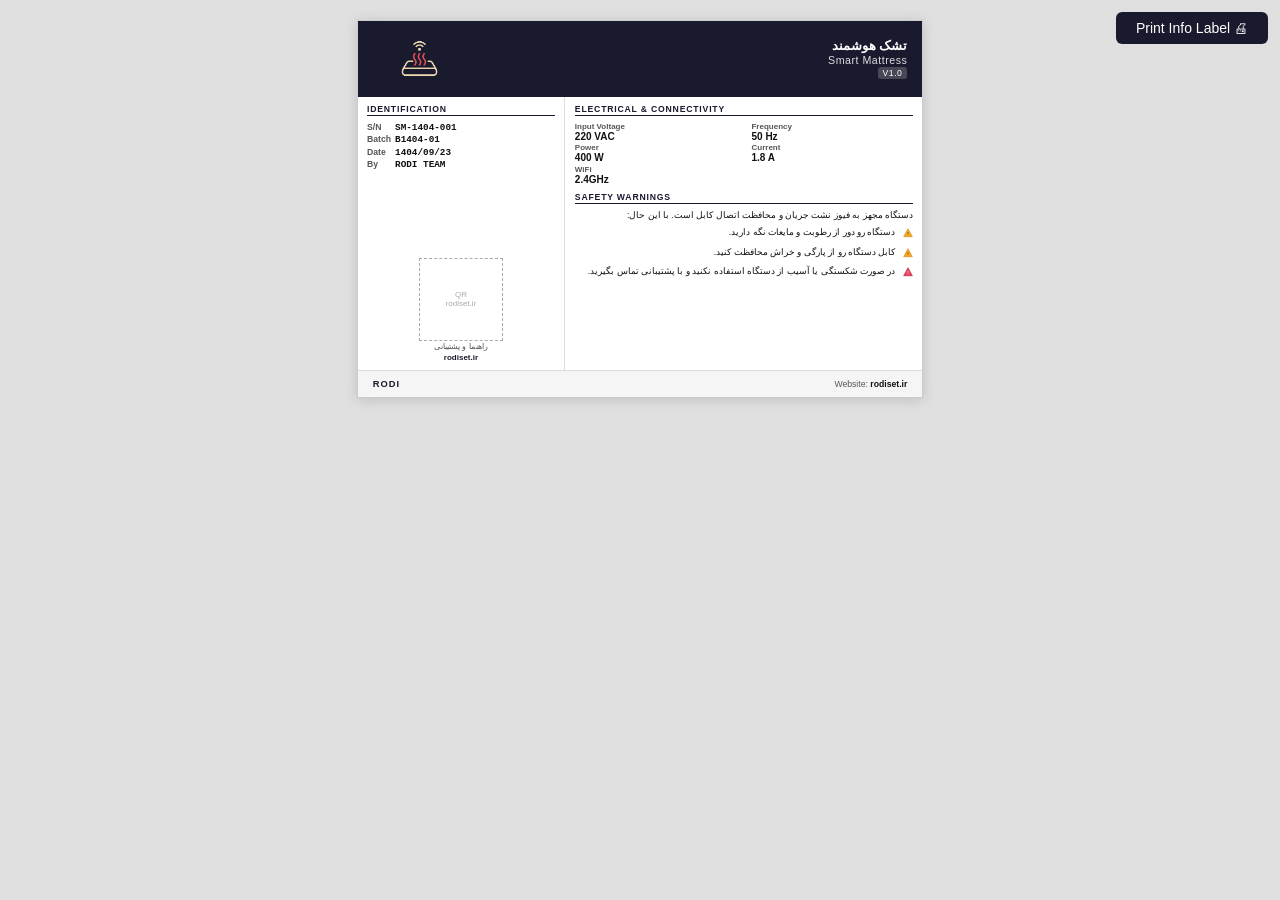
==== Documents/box-labels/label-info.html @ b47f27eb "box lable" ====
<!DOCTYPE html>
<html lang="fa" dir="rtl">
<head>
  <meta charset="UTF-8">
  <meta name="viewport" content="width=device-width, initial-scale=1.0">
  <title>RODI — Product Information Label</title>
  <link rel="stylesheet" href="label-styles.css">
  <style>
    /* Info label page size: 150mm × 100mm --- fits flat surface of box (190×160mm) */
    @page {
      size: 150mm 100mm;
      margin: 0;
    }

    /* ── Screen preview ── */
    .label {
      width: 150mm;
      height: 100mm;
      border: 1px solid #ccc;
      box-shadow: 0 2px 12px rgba(0,0,0,0.15);
      display: flex;
      flex-direction: column;
      overflow: hidden;
      font-size: 8pt;
    }

    /* ═══════════════════════════════════════════════════
       HEADER — logo + product name
    ═══════════════════════════════════════════════════ */
    .info-header {
      background: var(--color-primary);
      color: #fff;
      display: flex;
      align-items: center;
      justify-content: space-between;
      padding: 2mm 4mm;
      flex-shrink: 0;
      direction: ltr;
      height: 20mm;
    }

    .info-header-logo {
      height: 13.5mm;
      width: auto;
      display: block;
    }

    .info-header-logo-fallback {
      font-size: 27pt;
      font-weight: 900;
      letter-spacing: 3px;
      color: #fff;
    }

    .info-header-title {
      display: flex;
      flex-direction: column;
      align-items: flex-end;
      gap: 1px;
    }

    .info-header-title .name-fa {
      font-size: 10pt;
      font-weight: 700;
      font-family: 'Segoe UI', Tahoma,'B Nazanin', 'Vazir', sans-serif;
      direction: rtl;
    }

    .info-header-title .name-en {
      font-size: 8pt;
      font-weight: 400;
      opacity: 0.85;
      letter-spacing: 0.5px;
    }

    .info-header-title .model-badge {
      font-size: 6.5pt;
      background: rgba(255,255,255,0.2);
      padding: 1px 5px;
      border-radius: 3px;
      letter-spacing: 0.5px;
    }

    /* ═══════════════════════════════════════════════════
       BODY — two columns
    ═══════════════════════════════════════════════════ */
    .info-body {
      flex: 1;
      display: flex;
      direction: ltr;
      overflow: hidden;
    }

    /* ── Left column: identification + QR ── */
    .info-col-left {
      width: 55mm;
      border-right: 0.5px solid #ddd;
      display: flex;
      flex-direction: column;
      padding: 2mm 2.5mm;
      gap: 2mm;
    }

    /* ── Right column: electrical + warnings ── */
    .info-col-right {
      flex: 1;
      display: flex;
      flex-direction: column;
      padding: 2mm 2.5mm;
      gap: 2mm;
    }

    /* ═══════════════════════════════════════════════════
       Section headings
    ═══════════════════════════════════════════════════ */
    .section-title {
      font-size: 6.5pt;
      font-weight: 700;
      text-transform: uppercase;
      letter-spacing: 0.8px;
      color: var(--color-primary);
      border-bottom: 0.5px solid var(--color-primary);
      padding-bottom: 1px;
      margin-bottom: 1.5mm;
    }

    /* ═══════════════════════════════════════════════════
       Identification section
    ═══════════════════════════════════════════════════ */
    .id-grid {
      display: grid;
      grid-template-columns: auto 1fr;
      gap: 1.5px 4px;
      align-items: baseline;
    }

    .id-key {
      font-size: 6.5pt;
      color: var(--color-text-light);
      font-weight: 600;
      white-space: nowrap;
    }

    .id-val {
      font-size: 7pt;
      font-weight: 700;
      color: var(--color-text);
      font-family: 'Courier New', monospace;
    }

    /* ═══════════════════════════════════════════════════
       QR section (bottom of left column)
    ═══════════════════════════════════════════════════ */
    .info-qr-wrap {
      margin-top: auto;
      display: flex;
      flex-direction: column;
      align-items: center;
      gap: 1.5px;
    }

    .info-qr-wrap img {
      width: 22mm;
      height: 22mm;
      display: block;
      image-rendering: pixelated;
    }

    .info-qr-caption {
      font-size: 6pt;
      text-align: center;
      color: var(--color-text-light);
      line-height: 1.3;
    }

    .info-qr-url {
      font-size: 6pt;
      color: var(--color-primary);
      font-weight: 600;
    }

    /* ═══════════════════════════════════════════════════
       Electrical specs
    ═══════════════════════════════════════════════════ */
    .elec-grid {
      display: grid;
      grid-template-columns: 1fr 1fr;
      gap: 1.5px 4mm;
    }

    .elec-item {
      display: flex;
      flex-direction: column;
    }

    .elec-key {
      font-size: 6pt;
      color: var(--color-text-light);
      font-weight: 600;
    }

    .elec-val {
      font-size: 7.5pt;
      font-weight: 700;
      color: var(--color-text);
    }

    /* ═══════════════════════════════════════════════════
       Safety warnings
    ═══════════════════════════════════════════════════ */
    /* Warnings block: Persian, right-aligned (RTL) */
    .warnings-intro {
      font-size: 6.5pt;
      line-height: 1.35;
      color: var(--color-text);
      direction: rtl;
      text-align: right;
      margin-bottom: 1.5mm;
      font-family: 'Segoe UI', Tahoma,'B Nazanin', 'Vazir', sans-serif;
    }

    .warnings-list {
      display: flex;
      flex-direction: column;
      gap: 2mm;
      direction: rtl;
      text-align: right;
    }

    .warning-item {
      display: flex;
      align-items: flex-start;
      gap: 2mm;
      /* icon left, text right; text has direction: rtl so Persian flows right-to-left */
    }

    .warning-item svg {
      flex-shrink: 0;
      width: 10px;
      height: 10px;
      margin-top: 1px;
    }

    .warning-item-text {
      font-size: 6.5pt;
      line-height: 1.35;
      color: var(--color-text);
      direction: rtl;
      text-align: right;
      font-family: 'Segoe UI', Tahoma,'B Nazanin', 'Vazir', sans-serif;
    }

    .warning-item-text strong {
      color: var(--color-accent);
      font-size: 6.5pt;
    }

    /* ═══════════════════════════════════════════════════
       FOOTER — brand + website
    ═══════════════════════════════════════════════════ */
    .info-footer {
      background: #f5f5f5;
      border-top: 0.5px solid #ddd;
      display: flex;
      align-items: center;
      justify-content: space-between;
      padding: 1.5mm 4mm;
      flex-shrink: 0;
      direction: ltr;
      height: 7mm;
    }

    .info-footer-brand {
      font-size: 7pt;
      font-weight: 700;
      color: var(--color-primary);
      letter-spacing: 1px;
    }

    .info-footer-contact {
      display: flex;
      gap: 4mm;
      align-items: center;
    }

    .info-footer-contact span {
      font-size: 6.5pt;
      color: var(--color-text-light);
    }

    .info-footer-contact .contact-val {
      font-weight: 600;
      color: var(--color-text);
    }

    /* ── Warning triangle SVG inline ── */
    .icon-warning-svg { color: var(--color-warning); }
  </style>
  <script src="label-config.js"></script>
</head>
<body>

  <!-- Print button — hidden in print output -->
  <div class="print-controls">
    <button class="btn-print" onclick="window.print()">🖨 Print Info Label</button>
  </div>

  <div class="label-wrapper">
    <div class="label">

      <!-- ═══ HEADER ═══════════════════════════════════════════════════════════ -->
      <div class="info-header">
        <!-- Logo (left side in LTR layout) -->
        <div>
          <img id="logoImg" class="info-header-logo" src="assets/logo-rodi.png" alt="RODI"
               onerror="this.style.display='none'; document.getElementById('logoFallback').style.display='block';">
          <span id="logoFallback" class="info-header-logo-fallback" style="display:none;">RODI</span>
        </div>

        <!-- Product name (right side) -->
        <div class="info-header-title">
          <span class="name-fa" id="hdrNameFa">تشک هوشمند</span>
          <span class="name-en" id="hdrNameEn">Smart Mattress</span>
          <span class="model-badge" id="hdrModel">V1.0</span>
        </div>
      </div>

      <!-- ═══ BODY ══════════════════════════════════════════════════════════════ -->
      <div class="info-body">

        <!-- Left column: identification + QR -->
        <div class="info-col-left">

          <div>
            <div class="section-title">Identification</div>
            <div class="id-grid">
              <span class="id-key">S/N</span>
              <span class="id-val" id="idSN">—</span>

              <span class="id-key">Batch</span>
              <span class="id-val" id="idBatch">—</span>

              <span class="id-key">Date</span>
              <span class="id-val" id="idDate">—</span>

              <span class="id-key">By</span>
              <span class="id-val" id="idDesigner">—</span>
            </div>
          </div>

          <!-- QR code -->
          <div class="info-qr-wrap">
            <img id="websiteQrImg" src="" alt="QR Code"
                 onerror="this.style.display='none'; document.getElementById('qrFallback').style.display='flex';">
            <!-- Fallback when QR image not found -->
            <div id="qrFallback" style="display:none; width:22mm; height:22mm; border:1px dashed #aaa;
                 align-items:center; justify-content:center;">
              <span style="font-size:6pt; color:#aaa; text-align:center;">QR<br>rodiset.ir</span>
            </div>
            <div class="info-qr-caption">
              راهنما و پشتیبانی<br>
              <span class="info-qr-url" id="qrUrl">rodiset.ir</span>
            </div>
          </div>

        </div>

        <!-- Right column: electrical + warnings -->
        <div class="info-col-right">

          <!-- Electrical specs -->
          <div>
            <div class="section-title">Electrical &amp; Connectivity</div>
            <div class="elec-grid">
              <div class="elec-item">
                <span class="elec-key">Input Voltage</span>
                <span class="elec-val" id="elecVoltage">— VAC</span>
              </div>
              <div class="elec-item">
                <span class="elec-key">Frequency</span>
                <span class="elec-val" id="elecFreq">— Hz</span>
              </div>
              <div class="elec-item">
                <span class="elec-key">Power</span>
                <span class="elec-val" id="elecPower">— W</span>
              </div>
              <div class="elec-item">
                <span class="elec-key">Current</span>
                <span class="elec-val" id="elecCurrent">— A</span>
              </div>
              <div class="elec-item">
                <span class="elec-key">WiFi</span>
                <span class="elec-val" id="elecWifi">—</span>
              </div>
            </div>
          </div>

          <!-- Safety warnings -->
          <div>
            <div class="section-title">Safety Warnings</div>
            <p class="warnings-intro">
              دستگاه مجهز به فیوز نشت جریان و محافظت اتصال کابل است. با این حال:
            </p>
            <div class="warnings-list">

              <!-- Warning 1: moisture -->
              <div class="warning-item">
                <svg viewBox="0 0 16 16" fill="none" xmlns="http://www.w3.org/2000/svg" class="icon-warning-svg">
                  <path d="M8 1L15 14H1L8 1Z" fill="#f5a623" stroke="#c47d00" stroke-width="0.8"/>
                  <text x="8" y="11.5" text-anchor="middle" font-size="7" font-weight="bold" fill="#333">!</text>
                </svg>
                <div class="warning-item-text">
                  دستگاه رو دور از رطوبت و مایعات نگه دارید.
                </div>
              </div>

              <!-- Warning 2: cable protection -->
              <div class="warning-item">
                <svg viewBox="0 0 16 16" fill="none" xmlns="http://www.w3.org/2000/svg" class="icon-warning-svg">
                  <path d="M8 1L15 14H1L8 1Z" fill="#f5a623" stroke="#c47d00" stroke-width="0.8"/>
                  <text x="8" y="11.5" text-anchor="middle" font-size="7" font-weight="bold" fill="#333">!</text>
                </svg>
                <div class="warning-item-text">
                  کابل دستگاه رو از پارگی و خراش محافظت کنید.
                </div>
              </div>

              <!-- Warning 3: damage / contact support -->
              <div class="warning-item">
                <svg viewBox="0 0 16 16" fill="none" xmlns="http://www.w3.org/2000/svg" class="icon-warning-svg">
                  <path d="M8 1L15 14H1L8 1Z" fill="#e94560" stroke="#a0001f" stroke-width="0.8"/>
                  <text x="8" y="11.5" text-anchor="middle" font-size="7" font-weight="bold" fill="#fff">!</text>
                </svg>
                <div class="warning-item-text">
                  در صورت شکستگی یا آسیب از دستگاه استفاده نکنید و با پشتیبانی تماس بگیرید.
                </div>
              </div>

            </div>
          </div>

        </div>
      </div>

      <!-- ═══ FOOTER ════════════════════════════════════════════════════════════ -->
      <div class="info-footer">
        <span class="info-footer-brand" id="footerBrand">RODI</span>
        <div class="info-footer-contact">
          <span>
            <span>Website: </span>
            <span class="contact-val" id="footerWebsite">rodiset.ir</span>
          </span>
          <span id="footerPhoneWrap" style="display:none;">
            <span>Tel: </span>
            <span class="contact-val" id="footerPhone"></span>
          </span>
          <span id="footerTelegramWrap" style="display:none;">
            <span>Telegram: </span>
            <span class="contact-val" id="footerTelegram"></span>
          </span>
        </div>
      </div>

    </div>
  </div>

  <script>
    // Populate all dynamic fields from label-config.js --- runs after DOM is ready
    (function () {
      const cfg = LABEL_CONFIG;
      const p   = cfg.product;
      const u   = cfg.unit;
      const e   = cfg.electrical;
      const b   = cfg.brand;
      const q   = cfg.qr;
      const m   = cfg.meta;

      // Helper: return value or placeholder dash
      const val = (v, unit) => v ? (unit ? v + ' ' + unit : v) : '____';

      // Header
      document.getElementById('hdrNameFa').textContent  = p.name    || 'تشک هوشمند';
      document.getElementById('hdrNameEn').textContent  = p.nameEn  || 'Smart Mattress';
      document.getElementById('hdrModel').textContent   = p.version || '';

      // Identification
      document.getElementById('idSN').textContent       = val(u.serialNumber);
      document.getElementById('idBatch').textContent    = val(u.batchLot);
      document.getElementById('idDate').textContent     = val(u.productionDate);
      document.getElementById('idDesigner').textContent = val(m.designedBy);

      // QR image
      const qrImg = document.getElementById('websiteQrImg');
      if (q.websiteQrImage) {
        qrImg.src = q.websiteQrImage;
      } else {
        qrImg.style.display = 'none';
        document.getElementById('qrFallback').style.display = 'flex';
      }
      document.getElementById('qrUrl').textContent = b.website || 'rodiset.ir';

      // Electrical
      document.getElementById('elecVoltage').textContent = val(e.inputVoltage, 'VAC');
      document.getElementById('elecFreq').textContent    = val(e.frequency, 'Hz');
      document.getElementById('elecPower').textContent   = val(e.power, 'W');
      document.getElementById('elecCurrent').textContent = val(e.current, 'A');
      document.getElementById('elecWifi').textContent    = val(e.wifiFreq);

      // Footer
      document.getElementById('footerBrand').textContent   = b.name    || 'RODI';
      document.getElementById('footerWebsite').textContent = b.website  || 'rodiset.ir';

      if (b.supportPhone) {
        document.getElementById('footerPhone').textContent   = b.supportPhone;
        document.getElementById('footerPhoneWrap').style.display = 'inline';
      }
      if (b.supportTelegram) {
        document.getElementById('footerTelegram').textContent   = b.supportTelegram;
        document.getElementById('footerTelegramWrap').style.display = 'inline';
      }
    })();
  </script>

</body>
</html>
---- Documents/box-labels/label-styles.css ----
/* Shared styles for RODI box labels --- print-ready CSS with mm dimensions, RTL support, and CSS variables */

/* ─── CSS Variables ─────────────────────────────────────────────────────────── */
:root {
  --color-primary:    #1a1a2e;   /* dark navy — brand primary */
  --color-accent:     #e94560;   /* red accent */
  --color-warning:    #f5a623;   /* amber for warning icons */
  --color-border:     #333;
  --color-bg:         #fff;
  --color-text:       #111;
  --color-text-light: #555;

  --font-main: 'Segoe UI', Tahoma,'B Nazanin', 'Vazir', sans-serif;

  /* Label dimensions — overridden per label via @page in each HTML file */
  --seal-width:  160mm;
  --seal-height: 25mm;
  --info-width:  150mm;
  --info-height: 100mm;
}

/* ─── Base Reset ────────────────────────────────────────────────────────────── */
*, *::before, *::after {
  box-sizing: border-box;
  margin: 0;
  padding: 0;
}

body {
  font-family: var(--font-main);
  color: var(--color-text);
  background: var(--color-bg);
  -webkit-print-color-adjust: exact;
  print-color-adjust: exact;
}

/* ─── Print Controls (visible in browser, hidden when printing) ─────────────── */
.print-controls {
  position: fixed;
  top: 12px;
  right: 12px;
  z-index: 100;
  display: flex;
  gap: 8px;
}

.btn-print {
  padding: 8px 20px;
  background: var(--color-primary);
  color: #fff;
  border: none;
  border-radius: 6px;
  font-size: 14px;
  cursor: pointer;
  font-family: var(--font-main);
}

.btn-print:hover {
  background: var(--color-accent);
}

/* ─── Label Wrapper ─────────────────────────────────────────────────────────── */
.label-wrapper {
  display: flex;
  justify-content: center;
  align-items: flex-start;
  padding: 20px;
  min-height: 100vh;
  background: #e0e0e0;  /* grey background shows label boundary in browser */
}

.label {
  background: var(--color-bg);
  overflow: hidden;
  position: relative;
}

/* ─── Typography Utilities ──────────────────────────────────────────────────── */
.text-en {
  direction: ltr;
  unicode-bidi: embed;
  font-family: 'Segoe UI', Arial, sans-serif;
}

.text-fa {
  direction: rtl;
  unicode-bidi: embed;
  font-family: 'Segoe UI', Tahoma,'B Nazanin', 'Vazir', sans-serif;
}

.text-bold   { font-weight: 700; }
.text-small  { font-size: 0.75em; }
.text-center { text-align: center; }
.text-right  { text-align: right; }

/* ─── Info Row (key: value pairs) ───────────────────────────────────────────── */
.info-row {
  display: flex;
  align-items: baseline;
  gap: 4px;
  line-height: 1.4;
}

.info-row .label-key {
  font-weight: 600;
  white-space: nowrap;
  color: var(--color-text-light);
  font-size: 0.78em;
}

.info-row .label-val {
  font-weight: 700;
  color: var(--color-text);
}

/* ─── Warning Box ───────────────────────────────────────────────────────────── */
.warning-box {
  display: flex;
  align-items: flex-start;
  gap: 4px;
}

.warning-icon {
  flex-shrink: 0;
  width: 14px;
  height: 14px;
  margin-top: 1px;
}

.warning-text {
  font-size: 0.72em;
  line-height: 1.3;
  color: var(--color-text);
}

.warning-text strong {
  color: var(--color-accent);
}

/* ─── QR Section ────────────────────────────────────────────────────────────── */
.qr-section {
  display: flex;
  flex-direction: column;
  align-items: center;
  gap: 3px;
}

.qr-section img {
  display: block;
  image-rendering: pixelated;  /* keep QR sharp when scaled */
}

.qr-caption {
  font-size: 0.65em;
  text-align: center;
  color: var(--color-text-light);
  line-height: 1.2;
}

/* ─── Seal ID ───────────────────────────────────────────────────────────────── */
.seal-id {
  font-family: 'Courier New', monospace;
  font-weight: 700;
  letter-spacing: 1px;
  color: var(--color-primary);
  border: 1.5px solid var(--color-border);
  padding: 1px 6px;
  border-radius: 3px;
  display: inline-block;
}

/* ─── Divider ───────────────────────────────────────────────────────────────── */
.divider {
  border: none;
  border-top: 0.5px solid var(--color-border);
  margin: 0;
}

/* ─── @media print — hide browser UI, show only label ──────────────────────── */
@media print {
  body {
    background: none;
    margin: 0;
    padding: 0;
  }

  .print-controls {
    display: none !important;
  }

  .label-wrapper {
    background: none;
    padding: 0;
    min-height: unset;
    display: block;
  }

  .label {
    box-shadow: none;
  }
}
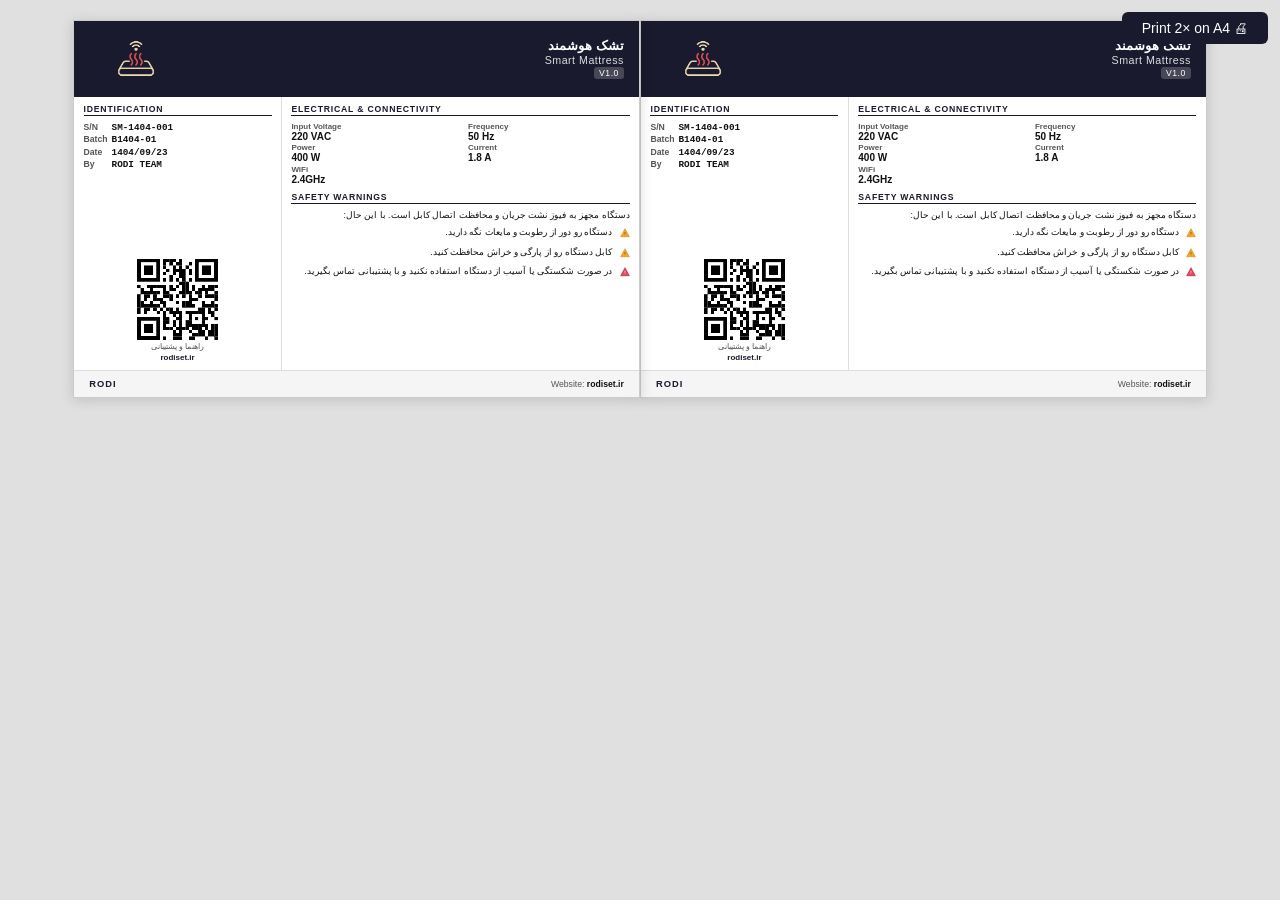
==== commit 294017ac: "طراحی جعبه" ====
--- a/Documents/box-labels/label-info.html
+++ b/Documents/box-labels/label-info.html
@@ -6,9 +6,9 @@
   <title>RODI — Product Information Label</title>
   <link rel="stylesheet" href="label-styles.css">
   <style>
-    /* Info label page size: 150mm × 100mm --- fits flat surface of box (190×160mm) */
+    /* Print on A4 with two labels centered --- each label is 150mm × 100mm */
     @page {
-      size: 150mm 100mm;
+      size: A4 portrait;
       margin: 0;
     }
 
@@ -22,6 +22,38 @@
       flex-direction: column;
       overflow: hidden;
       font-size: 8pt;
+    }
+
+    /* ── Two-up print layout: two labels centered on A4 ── */
+    @media print {
+      body {
+        margin: 0;
+        padding: 0;
+      }
+
+      .print-controls {
+        display: none !important;
+      }
+
+      /* A4 = 210mm × 297mm; two labels (100mm each) + gap = 210mm total height, centered */
+      .label-wrapper {
+        width: 210mm;
+        min-height: 297mm;
+        display: flex;
+        flex-direction: column;
+        align-items: center;
+        justify-content: center;
+        gap: 10mm;
+        padding: 0;
+        background: none;
+      }
+
+      .label {
+        box-shadow: none;
+        border: none;
+        page-break-inside: avoid;
+        break-inside: avoid;
+      }
     }
 
     /* ═══════════════════════════════════════════════════
@@ -302,11 +334,11 @@
 
   <!-- Print button — hidden in print output -->
   <div class="print-controls">
-    <button class="btn-print" onclick="window.print()">🖨 Print Info Label</button>
+    <button class="btn-print" onclick="window.print()">🖨 Print 2× on A4</button>
   </div>
 
   <div class="label-wrapper">
-    <div class="label">
+    <div class="label" id="label-1">
 
       <!-- ═══ HEADER ═══════════════════════════════════════════════════════════ -->
       <div class="info-header">
@@ -462,6 +494,10 @@
       </div>
 
     </div>
+
+    <!-- Second copy of the label for 2-up A4 print --- cloned by JS from label-1 -->
+    <div id="label-2"></div>
+
   </div>
 
   <script>
@@ -518,6 +554,13 @@
         document.getElementById('footerTelegram').textContent   = b.supportTelegram;
         document.getElementById('footerTelegramWrap').style.display = 'inline';
       }
+
+      // Clone label-1 into label-2 for 2-up A4 print --- deep clone preserves all content
+      const original = document.getElementById('label-1');
+      const clone    = original.cloneNode(true);
+      clone.id       = 'label-2-inner';
+      clone.removeAttribute('id');
+      document.getElementById('label-2').appendChild(clone);
     })();
   </script>
 
